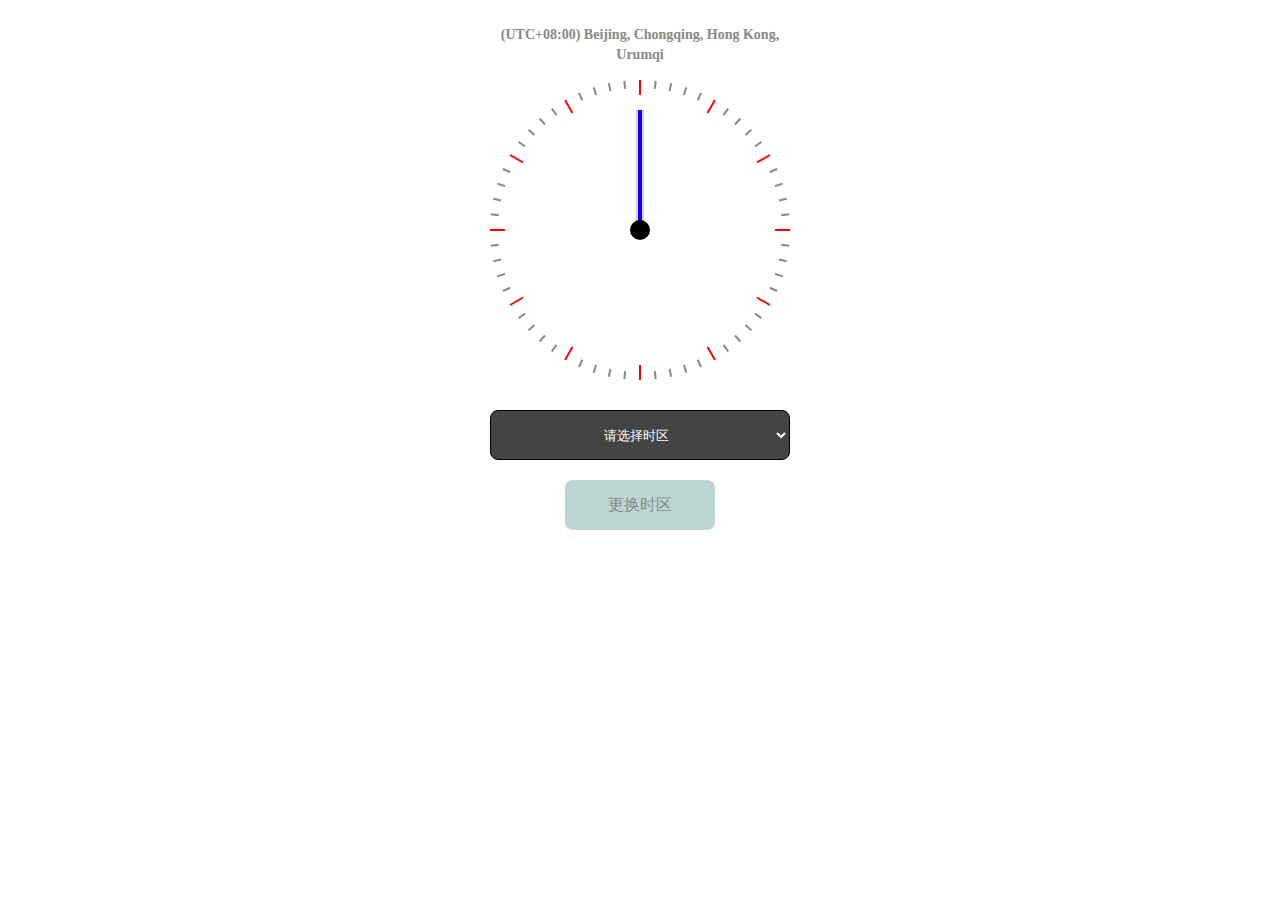
==== demo/index.html @ fd770ccb "gix bug" ====
<!DOCTYPE html>
<html lang="zh">
<head>
	<meta charset="UTF-8">
	<meta name="viewport" content="width=device-width, initial-scale=1, user-scalable=no">
	<link rel="stylesheet" type="text/css" href="css/style.css">
	<title>时钟</title>
	<style id="css"></style>
</head>
<body>
	<div id="location">
		<h1 id="title">(UTC+08:00) Beijing, Chongqing, Hong Kong, Urumqi</h1>
	</div>
	<div id="body" class="theme1">
		<ul id="list"></ul>
		<div id="hour" class="hour"></div>
		<div id="min" class="min"></div>
		<div id="sec" class="sec"></div>
		<div id="center"></div>
	</div>
	<div id="zone">
		<select id="zone-list">
			<option selected="selected">请选择时区</option>
		</select>
	</div>
	<a href="javascript:;" id="btn">更换时区</a>
	<script src="js/clock.js"></script>
	<script>
	window.onload = function(){
		var c1 = new Clock();
		c1.init({
			hourColor: 'pink',
			minColor: 'pink',
			secColor: 'blue',
			offset: '8'
		});
		// c1.setColor();
		c1.getZone();
	}
	</script>
</body>
</html>
---- demo/css/style.css ----
body, ul, li {
	margin: 0; 
	padding: 0;
}
#location {
	width: 300px;
	margin: 25px auto 0;
	
}
#location h1 {
	height: 30px;
	text-align: center;
	font-family: Arail;
	font-size: 14px;
	color: #888;
	text-shadow: inset 1px 1px 1px #ccc;
	line-height: 20px;
}
#body {
	position: relative;
	width: 300px;
	height: 300px;
	border-radius: 50%;
	margin: 25px auto 30px;
}
#body ul {
	position: relative;
	height: 300px;
	list-style: none;
}
#body li {
	position: absolute;
	top: 0;
	transform-origin: center 150px; 
}

#body li:nth-of-type(5n+1) {
	height: 15px;
	background-color: red;
}
#hour, #min, #sec {
	position: absolute;
}
#body .hour {
	height: 50px;
	width: 8px;
	top: 100px;
	left: 146px;
	transform-origin: center bottom; 
	transition: all 2s;
}
#body .min {
	height: 80px;
	width: 6px;
	top: 70px;
	left: 147px;
	transform-origin: center bottom; 
	transition: all 2s;
}
#body .sec {
	height: 100px;
	width: 4px;
	top: 50px;
	left: 148px;
	transform-origin: center bottom; 
}
#center {
	position: absolute;
	width: 20px;
	height: 20px;
	border-radius: 50%;
	left: 140px;
	top: 140px;
	background-color: #000;
}

/*下拉时区*/
#zone{
	width: 300px;
	margin: 0 auto;
}
#zone-list {
	width: 300px;
	height: 50px;
	text-align: center;
	background-color: #444;
	border: 1px solid #888;
	color: #fff;
	outline: none;
	border: 1px solid #000;
	padding-left: 5px;
	border-radius: 8px;
	text-align: center;
	font-size: 16px/50px;
	font-family: "微软雅黑";
}
/*确认按钮*/
#btn {
	display: block;
	width: 150px;
	height: 50px;
	margin: 20px auto 0;
	/*border: 1px solid #888;*/
	background-color: rgba(122,174,170,0.5);
	border-radius: 8px;
	text-decoration: none;
	color: #888;
	line-height: 50px;
	text-align: center;
	font-size: 16px/50px;
	font-family: "微软雅黑";
}
#btn:hover {
	background-color: rgba(122,174,170,0.7);
}
#btn:active {
	background-color: rgba(122,174,170,1);
}


/*表盘主题1*/
.theme1 li{
	height: 8px;
	width: 2px;
	background-color: #888;
	left: 149px;
}
.theme1 #min {
	height: 120px;
	width: 8px;
	background-color: #000;
	top: 30px;
	left: 146px;
}
.theme1 #hour {
	height: 95px;
	width: 8px;
	background-color: #000;
	top: 55px;
	left: 146px;
}
.theme1 #sec {
	height: 120px;
	width: 4px;
	background-color: red;
	top: 30px;
	left: 148px;
}
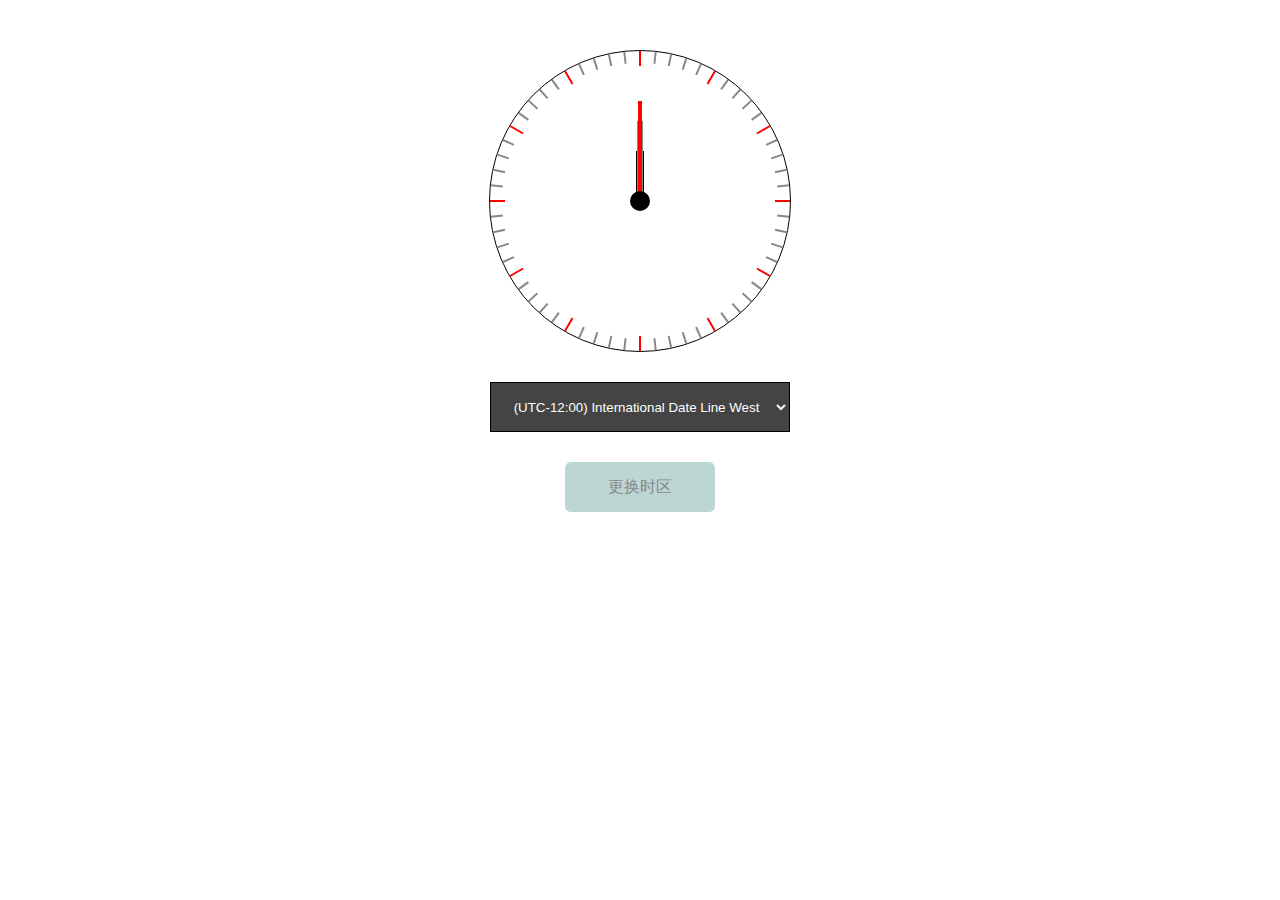
==== commit 9bb1426e: "add demo" ====
--- a/demo/index.html
+++ b/demo/index.html
@@ -2,39 +2,35 @@
 <html lang="zh">
 <head>
 	<meta charset="UTF-8">
-	<meta name="viewport" content="width=device-width, initial-scale=1, user-scalable=no">
 	<link rel="stylesheet" type="text/css" href="css/style.css">
 	<title>时钟</title>
 	<style id="css"></style>
 </head>
 <body>
-	<div id="location">
-		<h1 id="title">(UTC+08:00) Beijing, Chongqing, Hong Kong, Urumqi</h1>
+	<div class="location">
+		<h1></h1>
 	</div>
-	<div id="body" class="theme1">
-		<ul id="list"></ul>
-		<div id="hour" class="hour"></div>
-		<div id="min" class="min"></div>
-		<div id="sec" class="sec"></div>
-		<div id="center"></div>
+	<div id="wrap">
+		<div id="body">
+			<ul id="list"></ul>
+			<div id="hour"></div>
+			<div id="min"></div>
+			<div id="sec"></div>
+			<div id="center"></div>
+		</div>
 	</div>
 	<div id="zone">
 		<select id="zone-list">
-			<option selected="selected">请选择时区</option>
+			
 		</select>
+		<a href="javascript:;" id="btn">更换时区</a>
 	</div>
-	<a href="javascript:;" id="btn">更换时区</a>
 	<script src="js/clock.js"></script>
 	<script>
 	window.onload = function(){
 		var c1 = new Clock();
-		c1.init({
-			hourColor: 'pink',
-			minColor: 'pink',
-			secColor: 'blue',
-			offset: '8'
-		});
-		// c1.setColor();
+		c1.init({});
+		c1.setColor();
 		c1.getZone();
 	}
 	</script>
--- a/demo/css/style.css
+++ b/demo/css/style.css
@@ -1,39 +1,30 @@
 body, ul, li {
 	margin: 0; 
 	padding: 0;
-}
-#location {
-	width: 300px;
-	margin: 25px auto 0;
-	
-}
-#location h1 {
-	height: 30px;
-	text-align: center;
-	font-family: Arail;
-	font-size: 14px;
-	color: #888;
-	text-shadow: inset 1px 1px 1px #ccc;
-	line-height: 20px;
 }
 #body {
 	position: relative;
 	width: 300px;
 	height: 300px;
+	border: 1px solid #000;
 	border-radius: 50%;
-	margin: 25px auto 30px;
+	margin: 50px auto 30px;
 }
 #body ul {
 	position: relative;
 	height: 300px;
 	list-style: none;
+
 }
 #body li {
 	position: absolute;
+	height: 12px;
+	width: 2px;
+	background-color: #888;
+	left: 149px;
 	top: 0;
 	transform-origin: center 150px; 
 }
-
 #body li:nth-of-type(5n+1) {
 	height: 15px;
 	background-color: red;
@@ -41,25 +32,26 @@
 #hour, #min, #sec {
 	position: absolute;
 }
-#body .hour {
+#hour {
 	height: 50px;
 	width: 8px;
+	background-color: #000;
 	top: 100px;
 	left: 146px;
 	transform-origin: center bottom; 
-	transition: all 2s;
 }
-#body .min {
+#min {
 	height: 80px;
 	width: 6px;
+	background-color: #888;
 	top: 70px;
 	left: 147px;
 	transform-origin: center bottom; 
-	transition: all 2s;
 }
-#body .sec {
+#sec {
 	height: 100px;
 	width: 4px;
+	background-color: red;
 	top: 50px;
 	left: 148px;
 	transform-origin: center bottom; 
@@ -77,72 +69,36 @@
 /*下拉时区*/
 #zone{
 	width: 300px;
+	height: 150px;
 	margin: 0 auto;
+	font-size: 16px;
+	text-align: center;
 }
 #zone-list {
 	width: 300px;
 	height: 50px;
 	text-align: center;
 	background-color: #444;
-	border: 1px solid #888;
 	color: #fff;
 	outline: none;
 	border: 1px solid #000;
 	padding-left: 5px;
-	border-radius: 8px;
-	text-align: center;
-	font-size: 16px/50px;
-	font-family: "微软雅黑";
 }
-/*确认按钮*/
 #btn {
 	display: block;
 	width: 150px;
 	height: 50px;
-	margin: 20px auto 0;
+	margin: 30px auto 0;
 	/*border: 1px solid #888;*/
 	background-color: rgba(122,174,170,0.5);
-	border-radius: 8px;
+	border-radius: 6px;
 	text-decoration: none;
 	color: #888;
 	line-height: 50px;
-	text-align: center;
-	font-size: 16px/50px;
-	font-family: "微软雅黑";
 }
 #btn:hover {
 	background-color: rgba(122,174,170,0.7);
 }
 #btn:active {
 	background-color: rgba(122,174,170,1);
-}
-
-
-/*表盘主题1*/
-.theme1 li{
-	height: 8px;
-	width: 2px;
-	background-color: #888;
-	left: 149px;
-}
-.theme1 #min {
-	height: 120px;
-	width: 8px;
-	background-color: #000;
-	top: 30px;
-	left: 146px;
-}
-.theme1 #hour {
-	height: 95px;
-	width: 8px;
-	background-color: #000;
-	top: 55px;
-	left: 146px;
-}
-.theme1 #sec {
-	height: 120px;
-	width: 4px;
-	background-color: red;
-	top: 30px;
-	left: 148px;
 }